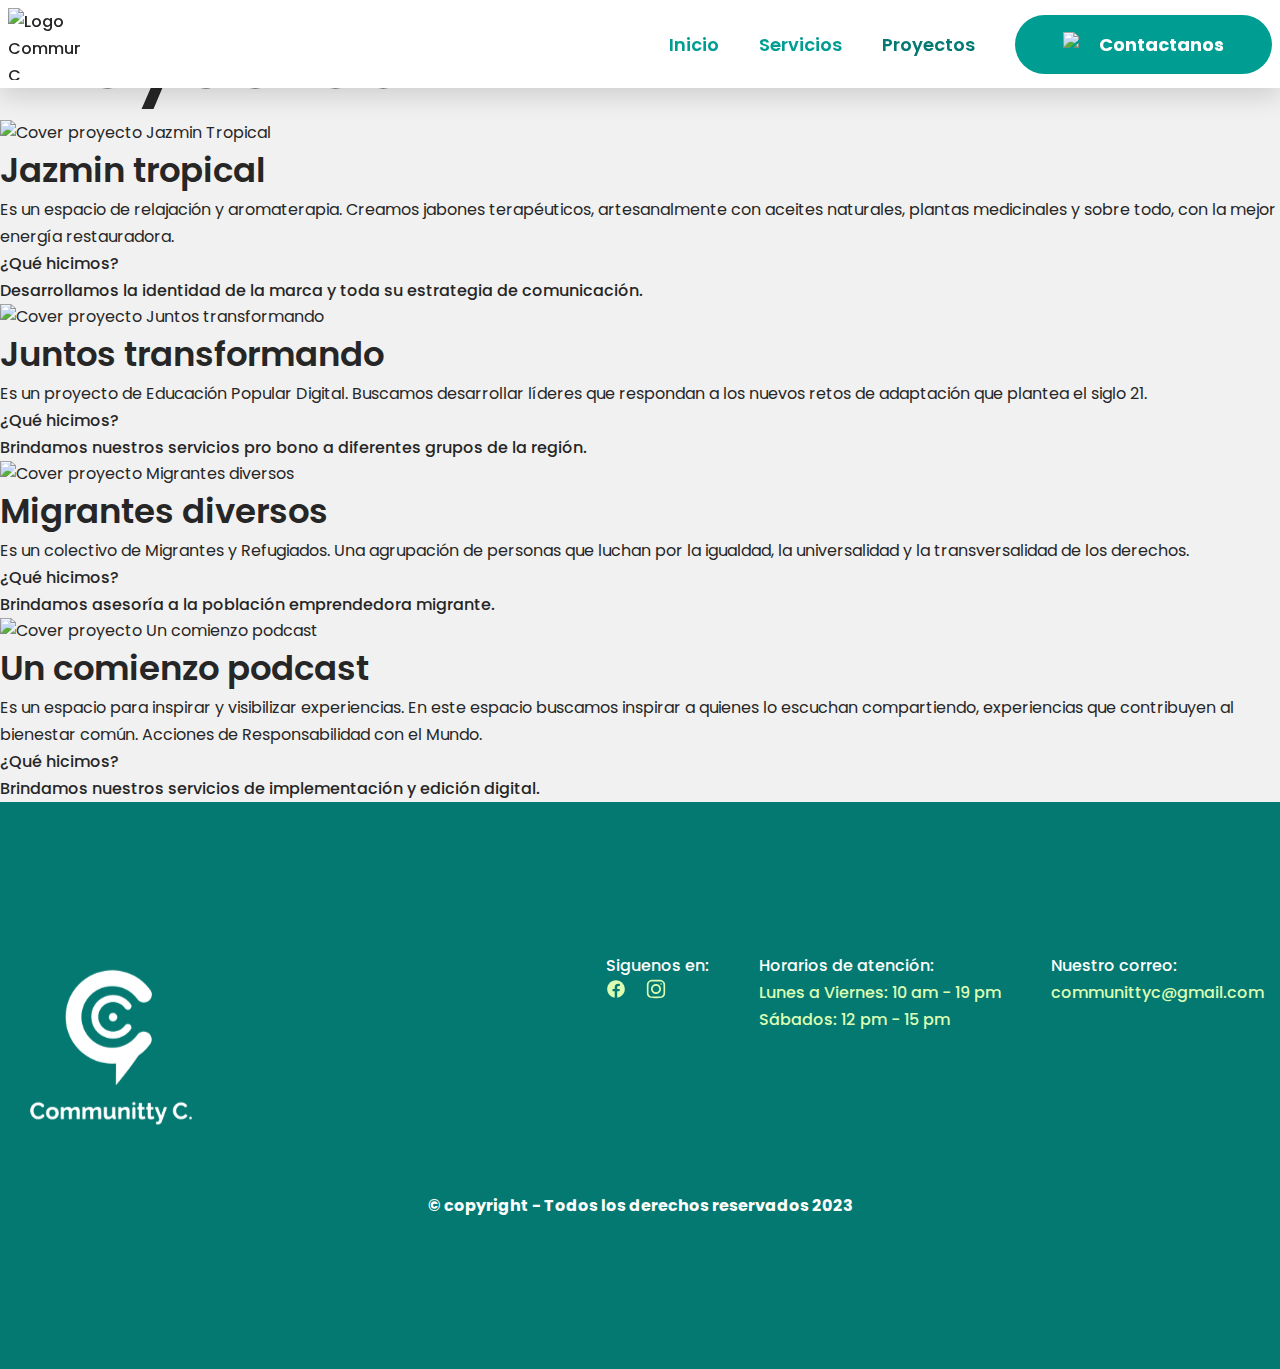
==== pages/proyectos.html @ b61cd3ce "Conflicts - Solved conflicts in home - Fix bug in navbar" ====
<!DOCTYPE html>
<html lang="es">

<head>
  <meta charset="UTF-8">
  <meta name="viewport" content="width=device-width, initial-scale=1.0">
  <meta name="description" content="Sitio web de Communitty C - Servicios de asesoría a emprendedores, a través de
  empoderamiento, adaptación, metodologías ágiles, habilidades
  emprendedoras, e implementación de ideas de negocio.">
  <meta name="application-name" content="Communitty C Sitio web">
  <meta name="author" content="Leonardo Esteban Gerbacio Romero | Georgina Barbieri">
  <title>Communitty C - Proyectos</title>
  <link rel="preconnect" href="https://fonts.googleapis.com">
  <link rel="preconnect" href="https://fonts.gstatic.com" crossorigin>
  <link href="https://fonts.googleapis.com/css2?family=Poppins:wght@300;400;500;600;700&display=swap" rel="stylesheet">
  <link rel="stylesheet" href="../style.css">
  <link rel="icon" href="/assets/icons/isologo-communitty-c.svg" sizes="100x100">
</head>
</head>

<body>
  <div class="navbar__backdrop hidden">
    <nav class="navbar__items-container">
      <ul class="navbar__items-container--content">
        <li class="navbar__items-container--item">
          <span class="navbar__items-container--item__head--text">
            Menú
          </span>
          <div class="navbar__items-container--item__head--container-icon">
            <img src="/assets/icons/close.svg" alt="Icono cruz menú" class="navbar__items-container--item__head--icon">
          </div>
        </li>
        <li class="navbar__items-container--item">
          <a href="https://communittyc.com">
            Inicio
          </a>
        </li>
        <li class="navbar__items-container--item">
          <a href="/pages/servicios.html">
            Servicios
          </a>
        </li>
        <li class="navbar__items-container--item navbar__item-select">
          <a href="/pages/proyectos.html">
            Proyectos
          </a>
        </li>
        <li class="navbar__items-container--item">
          <a href="https://wa.me/5493512096459?text=Hola Communitty C, tengo una consulta" target="_blank"
            rel="noopener noreferrer">
            Contactanos
          </a>
        </li>
      </ul>
    </nav>
  </div>
  <header class="header">
    <div class="navbar">
      <a href="https://communittyc.com" class="navbar__container-logo">
        <img src="/assets/icons/isologo-communitty-c.svg" alt="Isologo Communitty C" class="navbar__logo--mobile">
        <img src="/assets/icons/logo-community-c.svg" alt="Logo Communitty C" class="navbar__logo--desktop">
      </a>
      <div class="navbar__container-menu-burger">
        <img src="/assets/icons/menu-burger.svg" alt="Icono menú hamburguesa" class="navbar__menu-burger">
      </div>
      <nav class="navbar__items-container--desktop">
        <ul class="navbar__items-container--content--desktop">
          <li class="navbar__items-container--item--desktop">
            <a href="https://communittyc.com">
              Inicio
            </a>
          </li>
          <li class="navbar__items-container--item--desktop">
            <a href="/pages/servicios.html">
              Servicios
            </a>
          </li>
          <li class="navbar__items-container--item--desktop navbar__item-select">
            <a href="/pages/proyectos.html">
              Proyectos
            </a>
          </li>
          <li>
            <a href="https://wa.me/5493512096459?text=Hola Communitty C, tengo una consulta" target="_blank"
              rel="noopener noreferrer" class="button-primary">
              <img src="/assets/icons/whatsapp.svg" alt="Icono Whatsapp" class="button-primary__icon">
              Contactanos
            </a>
          </li>
        </ul>
      </nav>
    </div>
  </header>
  <main>
    <section class="section">
      <div class="projects__container">
        <h1 class="h1 projects__title">Proyectos</h1>
        <div class="projects__cards--container">
          <div class="projects__card">
            <img src="/assets/images/jazmin-tropical-proyecto.png" alt="Cover proyecto Jazmin Tropical"
              class="projects__card--image">
            <div class="projects__card-container-text">
              <span class="title">Jazmin tropical</span>
              <p class="text-body">
                Es un espacio de relajación y aromaterapia. Creamos jabones terapéuticos, artesanalmente con aceites
                naturales, plantas medicinales y sobre todo, con la mejor energía restauradora.
              </p>
              <span class="text-body-bold">
                ¿Qué hicimos?
              </span>
              <p class="text-body-bold text-green-dark">
                Desarrollamos la identidad de la marca y toda su estrategia de comunicación.
              </p>
            </div>
          </div>
          <div class="projects__card">
            <img src="/assets/images/juntos-transformando-proyecto.png" alt="Cover proyecto Juntos transformando"
              class="projects__card--image">
            <div class="projects__card-container-text">
              <span class="title">Juntos transformando</span>
              <p class="text-body">
                Es un proyecto de Educación Popular Digital. Buscamos desarrollar líderes que respondan a los nuevos
                retos de adaptación que plantea el siglo 21.
              </p>
              <span class="text-body-bold">
                ¿Qué hicimos?
              </span>
              <p class="text-body-bold text-green-dark">
                Brindamos nuestros servicios pro bono a diferentes grupos de la región.
              </p>
            </div>
          </div>
          <div class="projects__card">
            <img src="/assets/images/migrantes-diversos-proyecto.png" alt="Cover proyecto Migrantes diversos"
              class="projects__card--image">
            <div class="projects__card-container-text">
              <span class="title">Migrantes diversos</span>
              <p class="text-body">
                Es un colectivo de Migrantes y Refugiados. Una agrupación de personas que luchan por la igualdad, la
                universalidad y la transversalidad de los derechos.
              </p>
              <span class="text-body-bold">
                ¿Qué hicimos?
              </span>
              <p class="text-body-bold text-green-dark">
                Brindamos asesoría a la población emprendedora migrante.
              </p>
            </div>
          </div>
          <div class="projects__card">
            <img src="/assets/images/un-comienzo-podcast-proyecto.png" alt="Cover proyecto Un comienzo podcast"
              class="projects__card--image">
            <div class="projects__card-container-text">
              <span class="title">Un comienzo podcast</span>
              <p class="text-body">
                Es un espacio para inspirar y visibilizar experiencias. En este espacio buscamos inspirar a quienes lo
                escuchan compartiendo, experiencias que contribuyen al bienestar común. Acciones de Responsabilidad con
                el Mundo.
              </p>
              <span class="text-body-bold">
                ¿Qué hicimos?
              </span>
              <p class="text-body-bold text-green-dark">
                Brindamos nuestros servicios de implementación y edición digital.
              </p>
            </div>
          </div>
        </div>
      </div>
    </section>
  </main>
  <footer>
    <div class="footer-logo-medios-atencion">
      <img src="/assets/icons/logo-blanco-communitty-c.svg" alt="logo-community-c" />
      <div class="medios">
        <div class="footer-redes">
          <p>Siguenos en:</p>
          <div class="iconos">
            <a href="https://www.facebook.com/people/"><img class="redes" src="/assets/icons/facebook.svg"
                alt="facebook" /></a>
            <a href="https://www.instagram.com/teamcommunittyc/"><img class="redes"
                src="/assets/icons/instagram-svgrepo-com.svg" alt="Instagram" /></a>
          </div>
        </div>
        <div class="atencion">
          <p>Horarios de atención:</p>
          <p class="hora">Lunes a Viernes: 10 am - 19 pm</p>
          <p class="hora">Sábados: 12 pm - 15 pm</p>
        </div>
        <div class="atencion">
          <p>Nuestro correo:</p>
          <a href="mailto:communittyc@gmail.com" class="hora">communittyc@gmail.com</a>
        </div>
      </div>
    </div>
    <p class="copyright">© copyright - Todos los derechos reservados 2023</p>
  </footer>
</body>
<script src="../script.js"></script>

</html>
---- style.css ----
/* reset styles */
* {
  box-sizing: border-box;
  font-family: 'Poppins', sans-serif;
  margin: 0;
  padding: 0;
}

h1,
h2,
h3,
h4,
h5,
h6,
p,
span,
label,
input,
a,
button,
select,
textarea {
  font-size: 16px;
  font-weight: 500;
  line-height: 27px;
  margin: 0;
  color: #262626;
}

h1:focus,
h2:focus,
h3:focus,
h4:focus,
h5:focus,
h6:focus,
p:focus,
span:focus,
label:focus,
input:focus,
a:focus,
button:focus,
select:focus,
textarea:focus {
  outline: none;
}

select {
  appearance: none;
  -moz-appearance: none;
  -webkit-appearance: none;
}

table {
  border-collapse: collapse;
  table-layout: fixed;
}

input,
select,
textarea,
button {
  border: 0;
  border-radius: 0;
}

input::-webkit-outer-spin-button,
input::-webkit-inner-spin-button {
  -webkit-appearance: none;
  margin: 0;
}

button {
  cursor: pointer;
}

button::-moz-focus-inner {
  border: 0;
}

a {
  cursor: pointer;
  text-decoration: none;
}

a:focus,
a:active {
  text-decoration: none;
}

ul,
li {
  list-style-type: none;
  margin: 0;
  padding: 0;
}

::placeholder {
  color: #999;
  opacity: 1;
}

b,
strong {
  font-weight: bolder;
}

:root {
  --brand-green-soft: #DCFFB4;
  --brand-green: #009D92;
  --brand-green-dark: #037971;
  --brand-black: #262626;
  --white: #FFFFFF;
  --brand-grey: #BDBDBD;
  --brand-gray-soft: #F1F1F1;
  --brand-black-opacity: rgba(0, 0, 0, 0.15);
}

body {
  background: var(--brand-gray-soft);
  color: var(--brand-black);
}

/* Style components */

.button-primary {
  border-radius: 200px;
  background: var(--brand-green);
  color: var(--white);
  padding: 16px 20px;
  gap: 12px;
  width: fit-content;
  font-size: 16px;
  font-weight: 700;
  line-height: 1.5;
  display: flex;
  align-items: center;
}

.button-primary__icon {
  height: 24px;
  width: 24px;
}

.h1 {
  font-size: 50px;
  line-height: 1.5;
  font-weight: 600;
}

.title {
  font-size: 24px;
  line-height: 30px;
  font-weight: 600;
}

.subtitle {
  font-size: 16px;
  line-height: 1.5;
  font-weight: 600;
}

.text-body {
  font-size: 16px;
  font-weight: 400;
}

.chip-light,
.chip-dark {
  display: flex;
  align-items: center;
  text-align: center;
  justify-content: center;
  padding: 4px;
  border-radius: 8px;
  background: var(--brand-green-soft);
  font-size: 12px;
  font-weight: 600;
  color: var(--brand-green-dark);
  width: fit-content;
}

.chip-dark {
  background: var(--brand-green);
  color: var(--white);
}

@media screen and (min-width: 768px) {
  .button-primary {
    font-size: 18px;
    font-weight: 700;
    line-height: 27px;
    transition: cubic-bezier(.4, 0, .2, 1) .3s;
    padding: 16px 48px;
  }

  .button-primary:hover {
    background: var(--brand-green-dark);
  }

  .h1 {
    font-size: 80px;
  }

  .title {
    font-size: 34px;
    line-height: 51px;
  }

  .subtitle {
    font-size: 18px;
    font-weight: 700;
  }

  .chip-light,
  .chip-dark {
    padding: 8px;
    font-size: 16px;
  }
}

/* Navbar */

.show {
  display: flex;
}

.hidden {
  display: none;
}

.header {
  background: var(--white);
  display: flex;
  align-items: center;
  justify-content: center;
  flex-direction: column;
  width: 100%;
  box-shadow: 0px 8px 25px 0px var(--brand-black-opacity);
  position: fixed;
}

.navbar {
  display: flex;
  align-items: center;
  justify-content: space-between;
  width: 100%;
  max-width: 1440px;
  padding: 8px;
}

.navbar__container-logo,
.navbar__container-menu-burger {
  display: flex;
  align-items: center;
  justify-content: center;
  height: 30px;
  width: 30px;
}

.navbar__logo--desktop {
  display: none;
}

.navbar__logo--mobile,
.navbar__menu-burger,
.navbar__items-container--item__head--icon {
  height: 100%;
  width: 100%;
}

.navbar__backdrop {
  position: fixed;
  flex-direction: column;
  height: 100vh;
  width: 100%;
  overflow: hidden;
  z-index: 20;
  background: var(--brand-black-opacity);
  padding-top: 46px;
}

.navbar__items-container {
  background: var(--white);
  display: flex;
  flex-direction: column;
  width: 100%;
  padding: 16px 0;
  border-radius: 0 0 12px 12px;
}

.navbar__items-container--content {
  display: flex;
  flex-direction: column;
  width: 100%;
  padding: 8px;
}

.navbar__items-container--item {
  width: 100%;
  display: flex;
  align-items: center;
  padding: 8px;
}

.navbar__items-container--item:nth-child(1) {
  justify-content: space-between;
  margin-bottom: 8px;
}

.navbar__items-container--item__head--text {
  font-size: 14px;
  line-height: 21px;
  font-weight: 600;
  color: var(--brand-green);
}

.navbar__items-container--item__head--container-icon {
  height: 21px;
  width: 21px;
  display: flex;
  align-items: center;
  justify-content: center;
}

.navbar__items-container--item a {
  font-size: 12px;
  line-height: 18px;
  font-weight: 600;
  color: var(--brand-green);
}

.navbar__items-container--desktop {
  display: none;
}

.navbar__item-select a {
  color: var(--brand-green-dark) !important;
}

@media screen and (min-width: 768px) {
  .navbar__backdrop {
    display: none;
  }

  .navbar__container-logo {
    height: 72px;
    width: 72px;
  }

  .navbar__logo--mobile {
    display: none;
  }

  .navbar__logo--desktop {
    display: flex;
    height: 100%;
    width: 100%;
  }

  .navbar__container-menu-burger {
    display: none;
  }

  .navbar__items-container--desktop,
  .navbar__items-container--content--desktop {
    display: flex;
    align-items: center;
  }

  .navbar__items-container--content--desktop {
    gap: 40px;
  }

  .navbar__items-container--item--desktop a {
    font-size: 18px;
    line-height: 27px;
    font-weight: 600;
    color: var(--brand-green);
    transition: cubic-bezier(.4, 0, .2, 1) .3s;
  }

  .navbar__items-container--item--desktop a:hover {
    color: var(--brand-green-dark);
  }
}

/* Hero */
.hero {
  display: flex;
  align-items: center;
  flex-direction: column;
  width: 100%;
}

.hero__container {
  display: flex;
  flex-direction: column;
  align-items: center;
  max-width: 1440px;
  width: 100%;
  padding: 78px 16px 32px 16px;
  gap: 12px;
}

.hero__container-text {
  display: flex;
  flex-direction: column;
  align-items: center;
  text-align: center;
  gap: 12px;
  max-width: 600px;
}

.hero__container-text--span {
  color: var(--brand-green);
}

.hero__container-image {
  display: flex;
  width: 100%;
  max-width: 600px;
  border-radius: 12px;
  overflow: hidden;
}

.hero__image {
  width: 100%;
  height: 100%;
}

@media screen and (min-width: 768px) {
  .hero__container {
    flex-direction: row;
    justify-content: space-between;
    padding: 200px 8px;
  }

  .hero__container-text {
    align-items: flex-start;
    text-align: left;
    gap: 24px;
  }
}

/* Our team */

.our-team {
  display: flex;
  align-items: center;
  flex-direction: column;
  width: 100%;
}

.our-team__container {
  display: flex;
  flex-direction: column;
  max-width: 1440px;
  width: 100%;
  padding: 32px 16px;
  gap: 12px;
}

.our-team__collaborators--container {
  display: flex;
  gap: 12px;
  align-items: center;
  justify-content: space-between;
  padding: 8px;
  overflow-x: scroll;
}

.our-team__collaborators--card {
  display: flex;
  flex-direction: column;
  border-radius: 8px;
  overflow: hidden;
  background: var(--white);
  height: 174px;
  width: 120px;
  flex-shrink: 0;
  justify-content: end;
  padding-top: 12px;
}

.our-team__collaborators--image {
  width: 100%;
  height: 100%;
  max-width: 240px;
  max-height: 240px;
}

.our-team__collaborators__container-text {
  background: var(--white);
  border-radius: 8px 8px 0 0;
  box-shadow: 0px 8px 25px 0px rgba(0, 0, 0, 0.15);
  padding: 8px 6px;
  display: flex;
  flex-direction: column;
  gap: 0;
  width: 100%;
  height: 100px;
}

.our-team__collaborators__container-text--name,
.our-team__collaborators__container-text--role {
  color: var(--brand-black);
  font-size: 12px;
  line-height: 18px;
  text-align: center;
}

.our-team__collaborators__container-text--role {
  color: var(--brand-grey);
}

@media screen and (min-width: 768px) {
  .our-team__container {
    gap: 24px;
    padding: 80px 8px;
  }

  .our-team__collaborators--card {
    height: 348px;
    width: 240px;
    align-items: center;
  }

  .our-team__collaborators__container-text--name,
  .our-team__collaborators__container-text--role {
    font-size: 18px;
    line-height: 27px;
  }
}

@media screen and (min-width: 1024px) {
  .our-team__collaborators--container {
    gap: 24px;
    overflow: hidden;
  }

  .our-team__collaborators--card {
    height: 360px;
    width: 300px;
  }
}

/* Our values */

.our-values {
  display: flex;
  align-items: center;
  flex-direction: column;
  width: 100%;
  background: var(--white);
}

.our-values__container {
  display: flex;
  flex-direction: column;
  max-width: 1440px;
  width: 100%;
  padding: 32px 16px;
  gap: 12px;
}

.our-values__stack {
  display: flex;
  flex-wrap: wrap;
  justify-content: space-between;
  width: 100%;
  gap: 16px 8px;
}

.our-values__stack__card {
  display: flex;
  flex-direction: column;
  gap: 4px;
  max-width: 140px;
}

.our-values__stack__card--image {
  height: 24px;
  width: 24px;
  margin-bottom: 9px;
}

.our-values__stack__card--title {
  color: var(--brand-green);
  font-size: 12px;
  line-height: 18px;
}

.our-values__stack__card--description {
  font-size: 8px;
  line-height: 12px;
  font-weight: 600;
}

@media screen and (min-width: 768px) {
  .our-values__container {
    gap: 24px;
    padding: 80px 8px;
  }

  .our-values__stack__card {
    max-width: 200px;
  }

  .our-values__stack__card--image {
    height: 42px;
    width: 42px;
  }

  .our-values__stack__card--title {
    font-size: 16px;
    line-height: 1.5;
    font-weight: 600;
  }

  .our-values__stack__card--description {
    font-size: 16px;
    line-height: 24px;
    font-weight: 400;
  }
}

/*Our services*/

.our-services {
  display: flex;
  align-items: center;
  flex-direction: column;
  width: 100%;
}

.our-services__container {
  display: flex;
  flex-direction: column;
  max-width: 1440px;
  width: 100%;
  padding: 32px 16px;
  gap: 12px;
}

.our-services__card-container {
  display: flex;
  flex-direction: column;
  align-items: center;
  width: 100%;
  gap: 32px;
}

.our-services__card {
  display: flex;
  flex-direction: column;
  border-radius: 12px;
  overflow: hidden;
  max-width: 400px;
  background: var(--white);
  padding: 24px 12px;
  justify-content: space-between;
  gap: 12px;
}

.img-services {
  max-width: 420px;
  width: 100%;
  border-radius: 12px;
  align-self: center;
  display: flex;
}

.our-services__button {
  align-self: center;
}

@media screen and (min-width: 768px) {
  .our-services__container {
    gap: 24px;
    padding: 80px 8px;
  }

  .our-services__card-container {
    flex-direction: row;
    align-items: stretch;
    justify-content: space-between;
  }

  .our-services__card {
    justify-content: space-between;
    gap: 24px;
    max-width: 480px;
  }

  .img-services {
    max-width: 100%;
  }
}

/*They chose us*/
.they-chose-us {
  display: flex;
  align-items: center;
  flex-direction: column;
  width: 100%;
}

.they-chose-us__container {
  display: flex;
  flex-direction: column;
  padding: 24px;
  gap: 12px;
  max-width: 1440px;
  width: 100%;
}

.empresas {
  display: flex;
  flex-wrap: wrap;
  width: 100%;
  gap: 24px;
  align-items: center;
  justify-content: center;
}

.they-chose-us img {
  object-fit: contain;
  width: 200px;
  height: 200px;
  display: flex;
  border-radius: 12px;
  overflow: hidden;
}

@media screen and (min-width: 768px) {
  .they-chose-us__container {
    gap: 24px;
    padding: 80px 8px;
  }

  .empresas {
  justify-content: space-between;
  }
}

/*Our costumers say*/
.our-costumers-say {
  display: flex;
  align-items: center;
  flex-direction: column;
  width: 100%;
  background: var(--white);
}

.our-costumers-say__container {
    display: flex;
    flex-direction: column;
    max-width: 1440px;
    width: 100%;
    padding: 32px 16px;
    gap: 12px;
  }

.our-costumers-say__card-container {
  display: flex;
  flex-direction: column;
  align-items: center;
  gap: 56px;
  width: 100%;
}

.our-costumers-say__card {
  display: flex;
  flex-direction: column;
  justify-content: center;
  gap: 12px;
  max-width: 300px;
}

.our-costumers-say__name {
  font-weight: 600;
}

@media screen and (min-width: 768px) {
  .our-costumers-say__container {
    gap: 24px;
    padding: 80px 8px;
  }

  .our-costumers-say__card-container {
    flex-wrap: wrap;
    flex-direction: row;
    justify-content: center;
    align-items: flex-start;
  }
}

/*Footer*/
footer {
  display: flex;
  flex-direction: column;
  width: 100%;
  height: 100%;
  background-color: #037971;
  justify-content: space-around;
  align-items: center;
  padding: 100px 0;
}

.footer-logo-medios-atencion {
  display: flex;
  flex-direction: row;
  justify-content: space-between;
  margin: 50px 0;
  padding: 0 16px;
  width: 100%;
  max-width: 1440px;
}

footer img {
  width: 190px;
  height: 190px;
}

footer p {
  color: #FFFFFF;
}

.copyright {
  color: #FFFFFF;
  font-weight: 700;
  margin-bottom: 50px;
}

.medios {
  gap: 50px;
  display: flex;
  justify-content: center;
}

.footer-redes {
  display: flex;
  flex-direction: column;
}

.iconos {
  display: flex;
  flex-direction: row;
}

.redes {
  width: 20px;
  height: 20px;
  margin-right: 20px;
}

.hora {
  color: #DCFFB4;
}

@media screen and (max-width: 768px) {
  footer {
    display: flex;
    flex-direction: column;
    justify-content: center;
    align-items: center;
    text-align: center;
    padding: 60px 16px;
  }

  footer p {
    margin-bottom: 50px;
  }

  footer img {
    justify-content: center;
    align-items: center;
    margin-top: 10px;
  }

  .footer-logo-medios-atencion {
    display: flex;
    flex-direction: column;
    justify-content: center;
    margin: 10px;
    padding: 0 8px;
    gap: 0px;
    align-items: center;
  }

  .medios {
    display: flex;
    flex-direction: column;
    margin: 10px;
    text-align: center;
  }

  .redes {
    margin-top: 0px;
    text-align: center;
  }

  .iconos {
    align-items: center;
    justify-content: center;
    margin-right: 0px;
    margin-left: 10px;

  }

  .atencion {
    align-items: center;
    justify-content: space-between;
    justify-items: center;
    text-align: center;
  }

  .hora {
    align-items: center;
  }
}

/* Services page */

.services_consulting__section,
.services_implementation__section {
  display: flex;
  align-items: center;
  flex-direction: column;
  width: 100%;
  background: var(--white);
}


.services_implementation__section {
  background: var(--brand-gray-soft);
}

.services-consulting__container,
.services-implementation__container {
  display: flex;
  flex-direction: column;
  align-items: center;
  max-width: 1440px;
  width: 100%;
  padding: 78px 16px 32px 16px;
  gap: 56px;
}

.services-implementation__container {
  padding: 32px 16px;
}

.services__title {
  color: var(--brand-green);
}

.services__consulting--container,
.services__consulting--hero,
.services__consulting-one--container,
.services__consulting-two--container,
.services-implementation__container--hero,
.services-implementation-one__container,
.services-implementation-two__container,
.services-implementation-three__container,
.services-implementation-four__container,
.services__block,
.services__section-one,
.services__section-two,
.services__section-three,
.services__section-four,
.services__section-five {
  display: flex;
  flex-direction: column;
  width: 100%;
}

.services__block {
  gap: 12px;
}

.services__consulting--container,
.services__section-one,
.services__section-two,
.services__section-three,
.services__section-four,
.services__section-five {
  gap: 56px;
}

.services__consulting--hero,
.services-implementation__container--hero,
.services__consulting-one--container,
.services__consulting-two--container,
.services-implementation-one__container,
.services-implementation-two__container,
.services-implementation-three__container,
.services-implementation-four__container {
  gap: 24px;
}

.services__consulting--hero--image,
.services-implementation__image,
.services__consulting__image--two,
.services__implementation__image--two {
  max-width: 420px;
  width: 100%;
  border-radius: 12px;
  align-self: center;
  display: flex;
}

.services__consulting__image--two,
.services__implementation__image--two {
  display: none;
}

.services__consulting-one--container-chips,
.services__consulting-two--container-chips {
  display: flex;
  width: 100%;
  gap: 16px;
  align-items: center;
  justify-content: space-between;
}

.services__container-button {
  display: flex;
  width: 100%;
  justify-content: center;
}

@media screen and (min-width: 768px) {

  .services__consulting__image--two,
  .services__implementation__image--two {
    max-width: 468px;
  }

  .services__consulting--hero--image,
  .services-implementation__image {
    max-width: 580px;
  }
}

@media screen and (min-width: 1024px) {

  .services-consulting__container {
    padding: 148px 16px 32px 16px;
  }

  .services__consulting--hero--image,
  .services-implementation__image {
    align-self: flex-start;
    max-width: 100%;
  }

  .services__section-one,
  .services__section-two,
  .services__section-three,
  .services__section-four,
  .services__section-five {
    display: grid;
    grid-template-columns: repeat(2, 1fr);
    gap: 80px;
  }

  .services__section-three {
    align-items: end;
  }

  .services__section-five {
    align-items: center;
  }

  .services__consulting__image--two,
  .services__implementation__image--two {
    max-width: 100%;
    display: flex;
  }
}
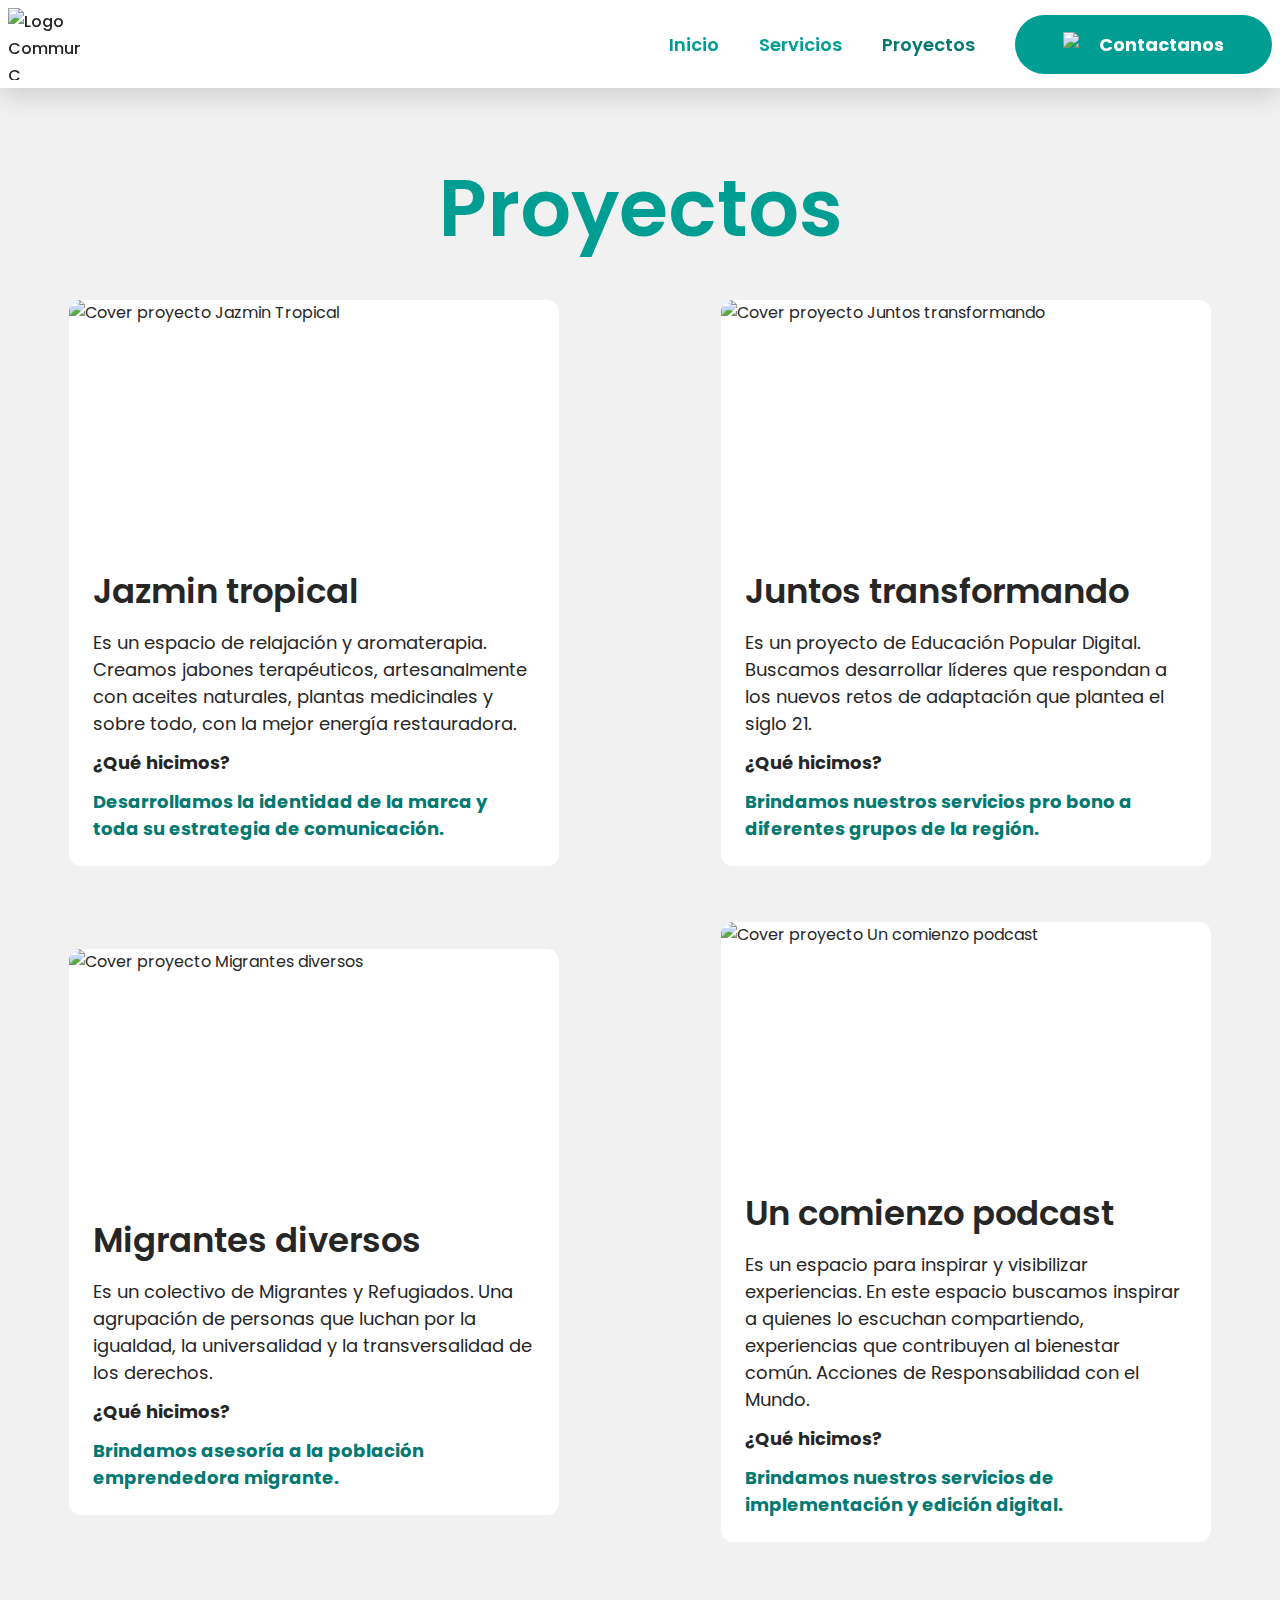
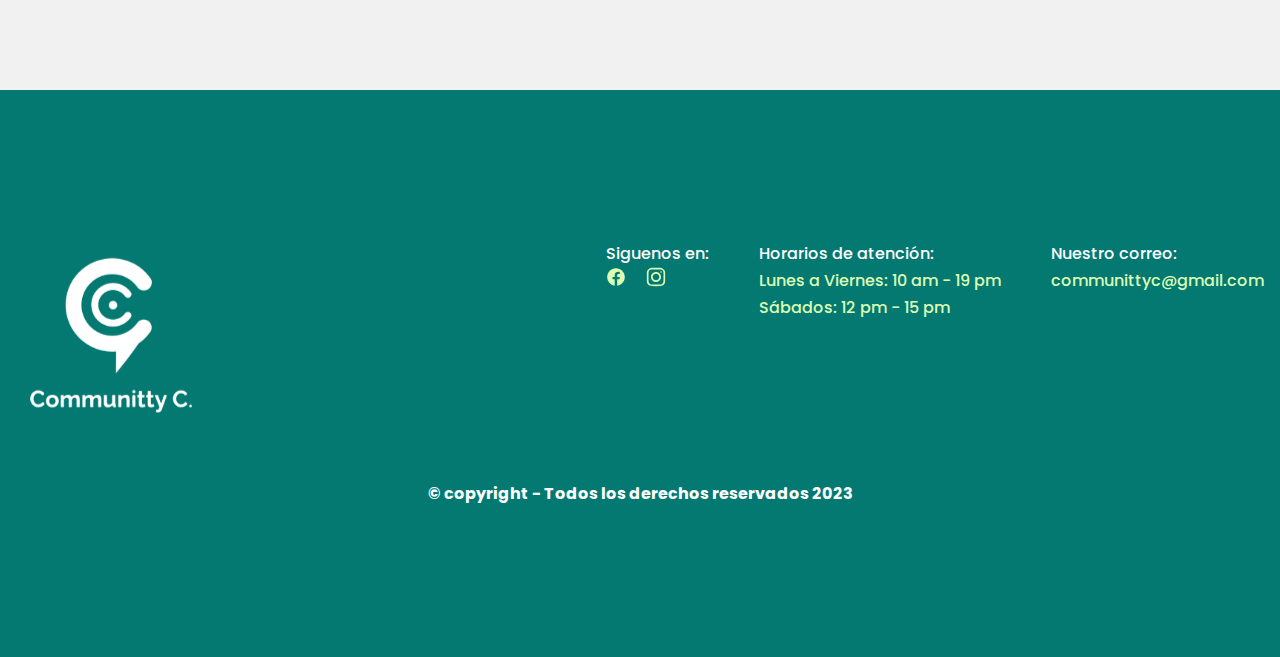
==== commit f20b27a4: "Refactor content - Add two client references - Changed url to facebook - Modified styles in client c" ====
--- a/pages/proyectos.html
+++ b/pages/proyectos.html
@@ -9,6 +9,17 @@
   emprendedoras, e implementación de ideas de negocio.">
   <meta name="application-name" content="Communitty C Sitio web">
   <meta name="author" content="Leonardo Esteban Gerbacio Romero | Georgina Barbieri">
+  <meta name="keywords"
+    content="Emprendimientos, Consultorias, implementación de tecnologias, Herramientas del siglo 21, Asesorias, Communitty C, Formacion, Acompañamiento">
+  <meta name="creator" content="Leonardo Esteban Gerbacio Romero | Georgina Barbieri">
+  <meta name="category" content="Asesoria a emprendedores">
+  <meta property="og:title" content="Communitty C">
+  <meta property="og:description" content="Sitio web de Communitty C - Servicios de asesoría a emprendedores, a través de
+  empoderamiento, adaptación, metodologías ágiles, habilidades
+  emprendedoras, e implementación de ideas de negocio.">
+  <meta property="og:url" content="https://communittyc.com/">
+  <meta property="og:site_name" content="Communitty C">
+  <meta property="og:image" content="https://communittyc.com/assets/images/communittyc-cover.png">
   <title>Communitty C - Proyectos</title>
   <link rel="preconnect" href="https://fonts.googleapis.com">
   <link rel="preconnect" href="https://fonts.gstatic.com" crossorigin>
@@ -176,10 +187,13 @@
         <div class="footer-redes">
           <p>Siguenos en:</p>
           <div class="iconos">
-            <a href="https://www.facebook.com/people/"><img class="redes" src="/assets/icons/facebook.svg"
-                alt="facebook" /></a>
-            <a href="https://www.instagram.com/teamcommunittyc/"><img class="redes"
-                src="/assets/icons/instagram-svgrepo-com.svg" alt="Instagram" /></a>
+            <a href="https://www.facebook.com/profile.php?id=61551033411515" target="_blank"
+              title="Communitty C en Facebook">
+              <img class="redes" src="/assets/icons/facebook.svg" alt="facebook" />
+            </a>
+            <a href="https://www.instagram.com/teamcommunittyc/" target="_blank" title="Communitty C en Instagram">
+              <img class="redes" src="/assets/icons/instagram-svgrepo-com.svg" alt="Instagram" />
+            </a>
           </div>
         </div>
         <div class="atencion">
--- a/style.css
+++ b/style.css
@@ -164,6 +164,11 @@
   font-weight: 400;
 }
 
+.text-body-bold {
+  font-size: 16px;
+  font-weight: 700;
+}
+
 .chip-light,
 .chip-dark {
   display: flex;
@@ -184,6 +189,13 @@
   color: var(--white);
 }
 
+.section {
+  display: flex;
+  align-items: center;
+  flex-direction: column;
+  width: 100%;
+}
+
 @media screen and (min-width: 768px) {
   .button-primary {
     font-size: 18px;
@@ -211,6 +223,11 @@
     font-weight: 700;
   }
 
+  .text-body,
+  .text-body-bold {
+    font-size: 18px;
+  }
+
   .chip-light,
   .chip-dark {
     padding: 8px;
@@ -385,13 +402,6 @@
 }
 
 /* Hero */
-.hero {
-  display: flex;
-  align-items: center;
-  flex-direction: column;
-  width: 100%;
-}
-
 .hero__container {
   display: flex;
   flex-direction: column;
@@ -443,14 +453,6 @@
 }
 
 /* Our team */
-
-.our-team {
-  display: flex;
-  align-items: center;
-  flex-direction: column;
-  width: 100%;
-}
-
 .our-team__container {
   display: flex;
   flex-direction: column;
@@ -547,10 +549,6 @@
 /* Our values */
 
 .our-values {
-  display: flex;
-  align-items: center;
-  flex-direction: column;
-  width: 100%;
   background: var(--white);
 }
 
@@ -625,14 +623,6 @@
 }
 
 /*Our services*/
-
-.our-services {
-  display: flex;
-  align-items: center;
-  flex-direction: column;
-  width: 100%;
-}
-
 .our-services__container {
   display: flex;
   flex-direction: column;
@@ -739,27 +729,23 @@
   }
 
   .empresas {
-  justify-content: space-between;
+    justify-content: space-between;
   }
 }
 
 /*Our costumers say*/
 .our-costumers-say {
-  display: flex;
-  align-items: center;
-  flex-direction: column;
-  width: 100%;
   background: var(--white);
 }
 
 .our-costumers-say__container {
-    display: flex;
-    flex-direction: column;
-    max-width: 1440px;
-    width: 100%;
-    padding: 32px 16px;
-    gap: 12px;
-  }
+  display: flex;
+  flex-direction: column;
+  max-width: 1440px;
+  width: 100%;
+  padding: 32px 16px;
+  gap: 12px;
+}
 
 .our-costumers-say__card-container {
   display: flex;
@@ -772,9 +758,8 @@
 .our-costumers-say__card {
   display: flex;
   flex-direction: column;
-  justify-content: center;
-  gap: 12px;
-  max-width: 300px;
+  gap: 4px;
+  max-width: 240px;
 }
 
 .our-costumers-say__name {
@@ -1079,3 +1064,69 @@
     display: flex;
   }
 }
+
+/* Projects page */
+.projects__container {
+  display: flex;
+  flex-direction: column;
+  align-items: center;
+  max-width: 1440px;
+  width: 100%;
+  padding: 78px 16px 32px 16px;
+  gap: 32px;
+}
+
+.projects__title {
+  color: var(--brand-green);
+}
+
+.projects__cards--container {
+  display: grid;
+  grid-template-columns: repeat(1, 1fr);
+  place-items: center;
+  gap: 56px;
+  width: 100%;
+}
+
+.projects__card {
+  background: var(--white);
+  border-radius: 12px;
+  overflow: hidden;
+  display: flex;
+  flex-direction: column;
+  gap: 24px;
+  width: 100%;
+  max-width: 490px;
+}
+
+.projects__card-container-text {
+  display: flex;
+  flex-direction: column;
+  width: 100%;
+  gap: 12px;
+  padding: 12px;
+}
+
+.projects__card--image {
+  width: 100%;
+  height: 218px;
+  object-fit: cover;
+}
+
+.text-green-dark {
+  color: var(--brand-green-dark);
+}
+
+@media screen and (min-width: 768px) {
+  .projects__container {
+    padding: 148px 16px;
+  }
+
+  .projects__cards--container {
+    grid-template-columns: repeat(2, 1fr);
+  }
+
+  .projects__card-container-text {
+    padding: 24px;
+  }
+}
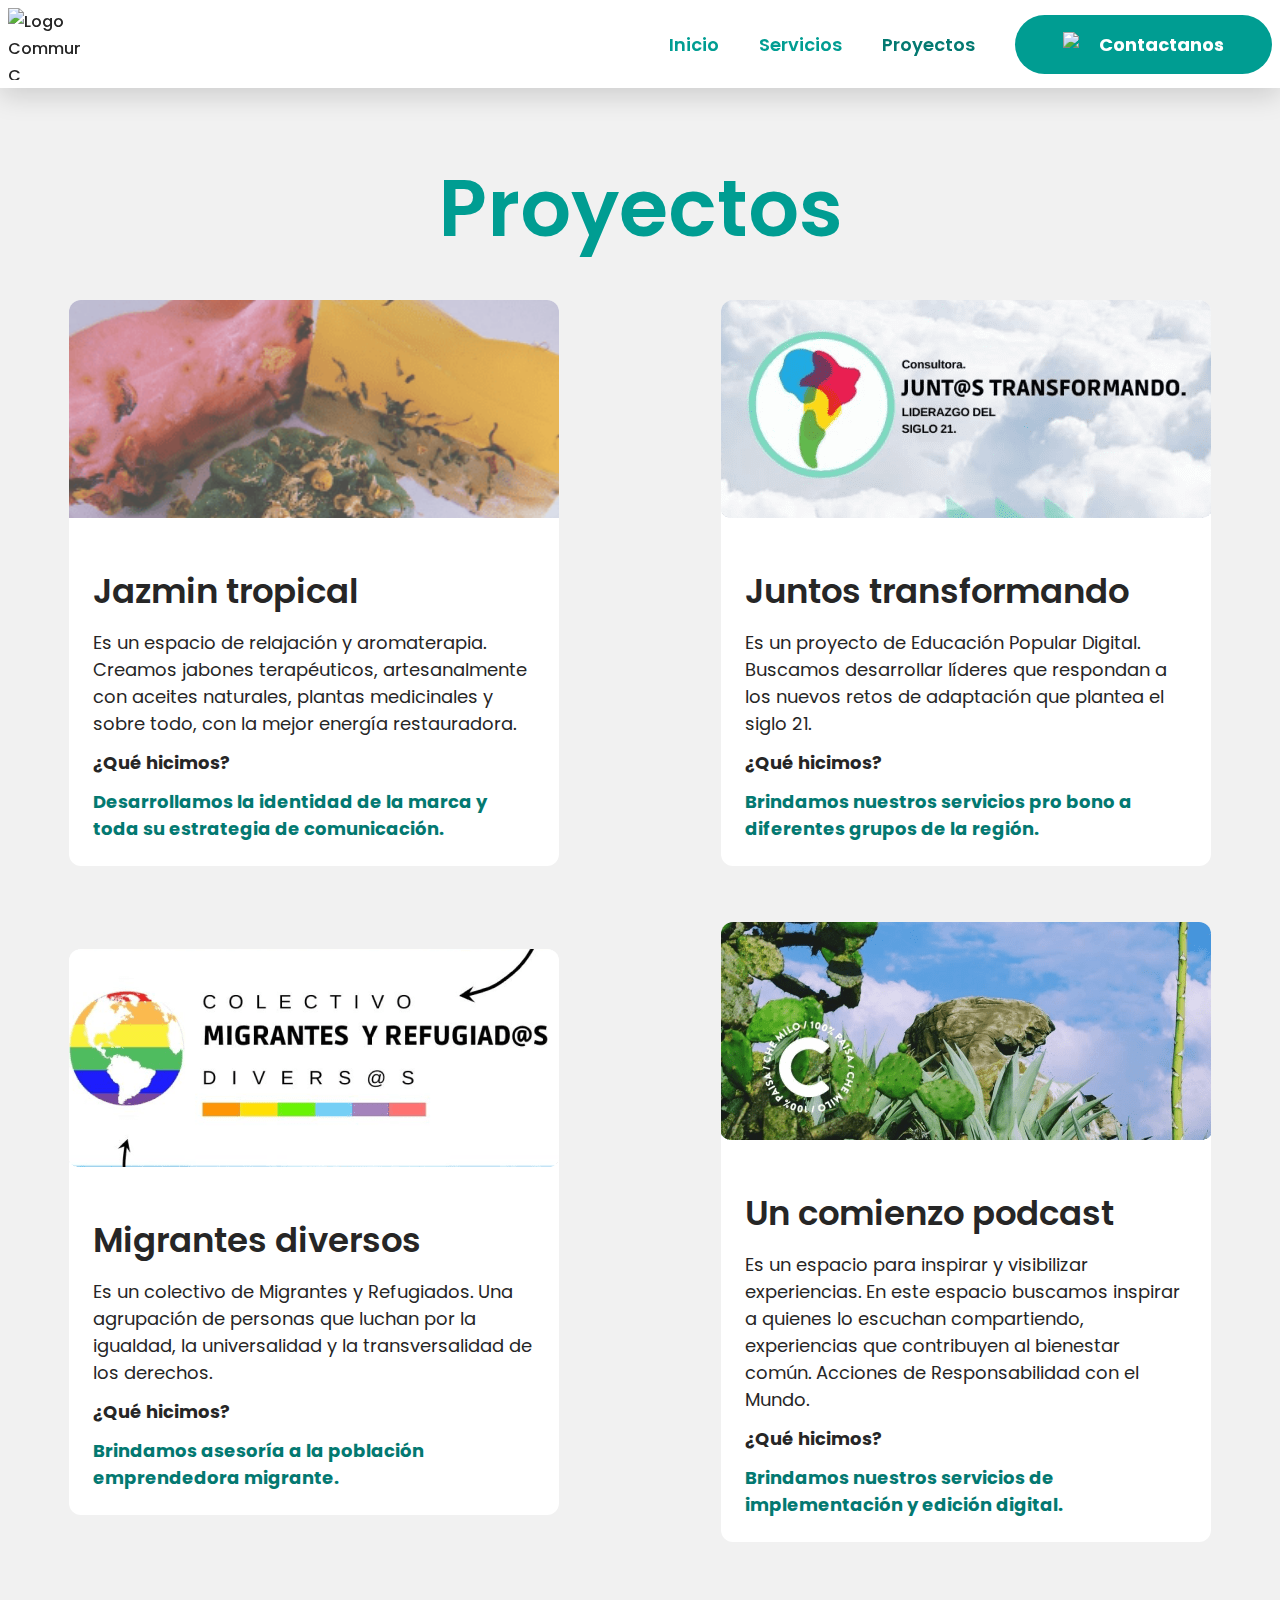
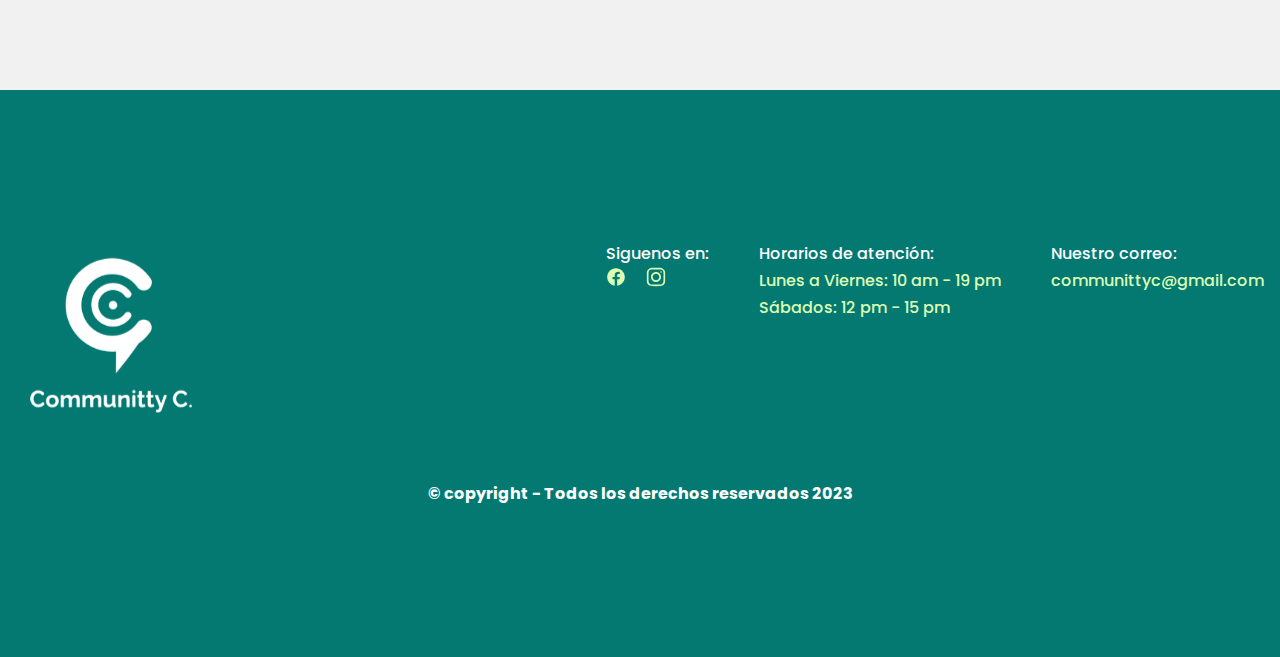
==== commit acf5482b: "Performance - Changed and optimized images weights and import to Poppins font" ====
--- a/pages/proyectos.html
+++ b/pages/proyectos.html
@@ -21,9 +21,6 @@
   <meta property="og:site_name" content="Communitty C">
   <meta property="og:image" content="https://communittyc.com/assets/images/communittyc-cover.png">
   <title>Communitty C - Proyectos</title>
-  <link rel="preconnect" href="https://fonts.googleapis.com">
-  <link rel="preconnect" href="https://fonts.gstatic.com" crossorigin>
-  <link href="https://fonts.googleapis.com/css2?family=Poppins:wght@300;400;500;600;700&display=swap" rel="stylesheet">
   <link rel="stylesheet" href="../style.css">
   <link rel="icon" href="/assets/icons/isologo-communitty-c.svg" sizes="100x100">
 </head>
--- a/style.css
+++ b/style.css
@@ -1,4 +1,6 @@
 /* reset styles */
+@import url('https://fonts.googleapis.com/css2?family=Poppins:wght@100;200;300;400;500;600;700;800;900&display=swap');
+
 * {
   box-sizing: border-box;
   font-family: 'Poppins', sans-serif;
@@ -20,6 +22,7 @@
 button,
 select,
 textarea {
+  font-display: swap;
   font-size: 16px;
   font-weight: 500;
   line-height: 27px;
@@ -658,6 +661,7 @@
   border-radius: 12px;
   align-self: center;
   display: flex;
+  object-fit: cover;
 }
 
 .our-services__button {
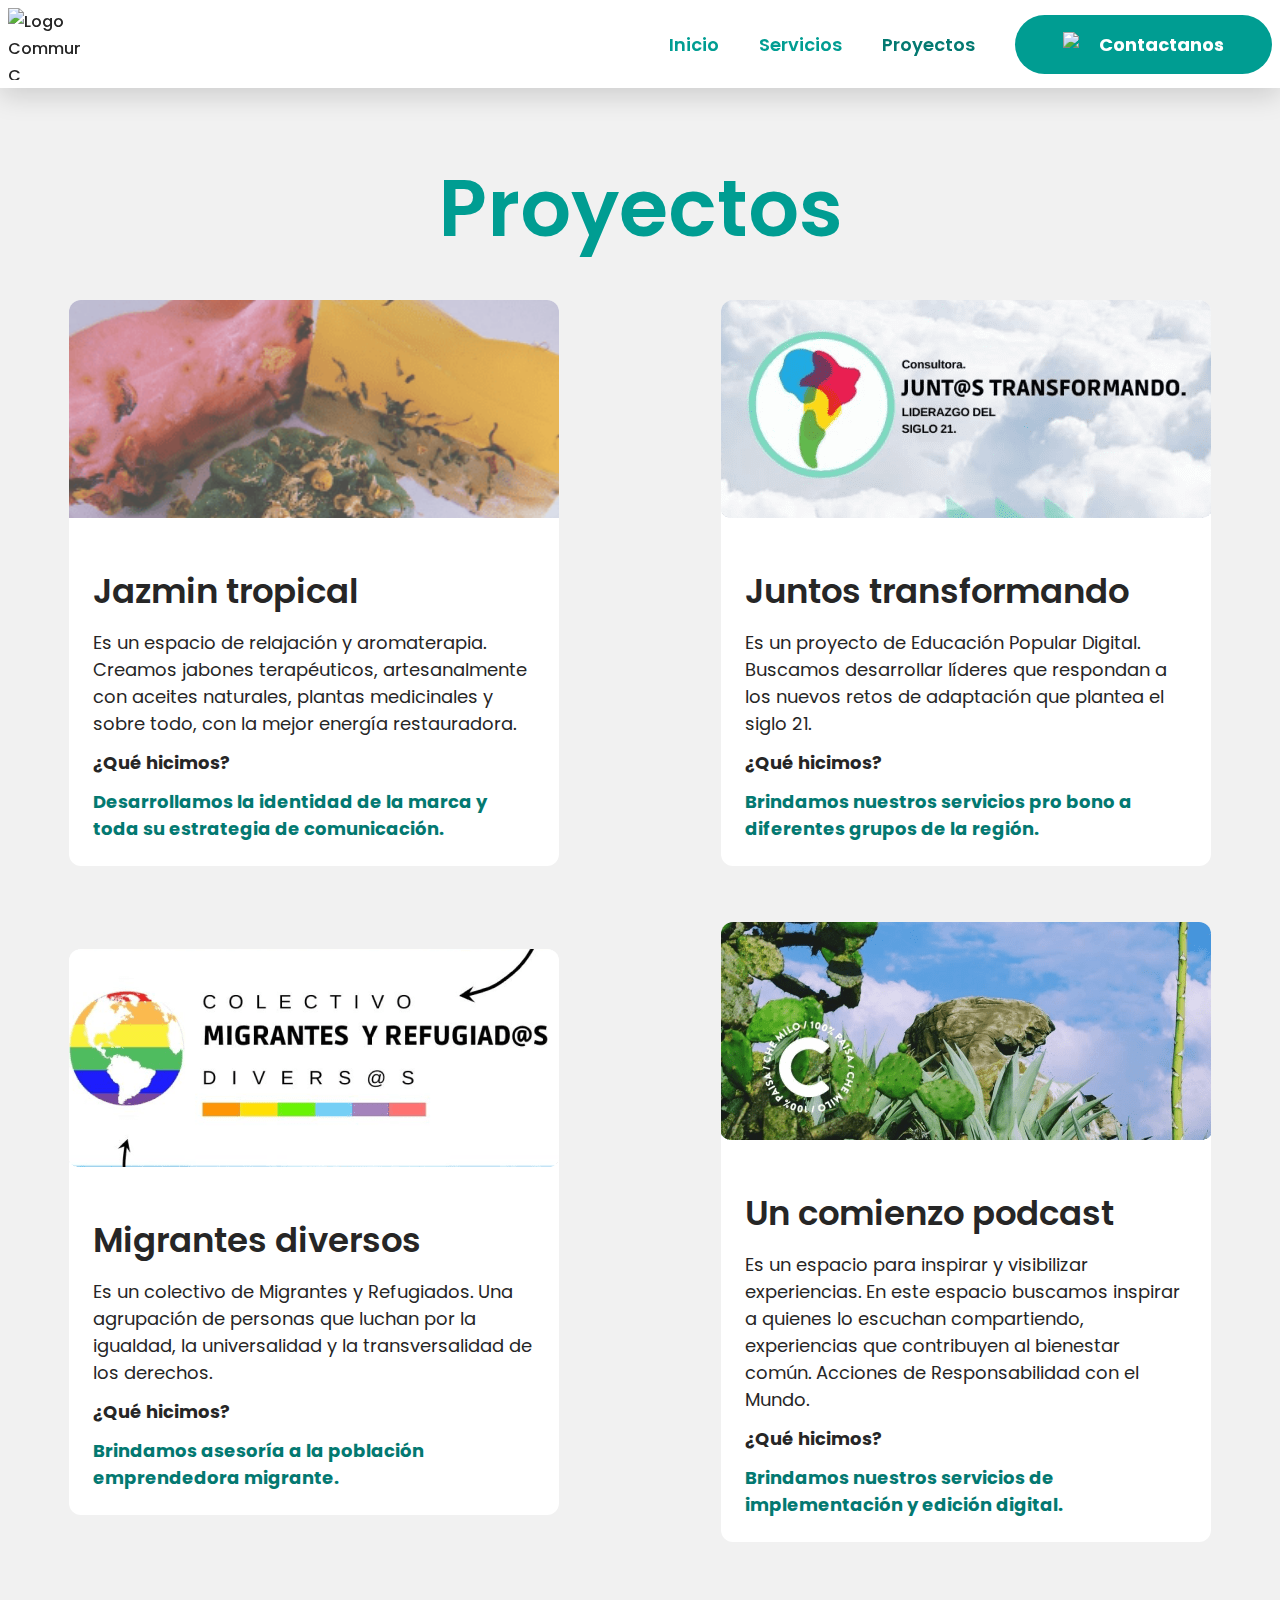
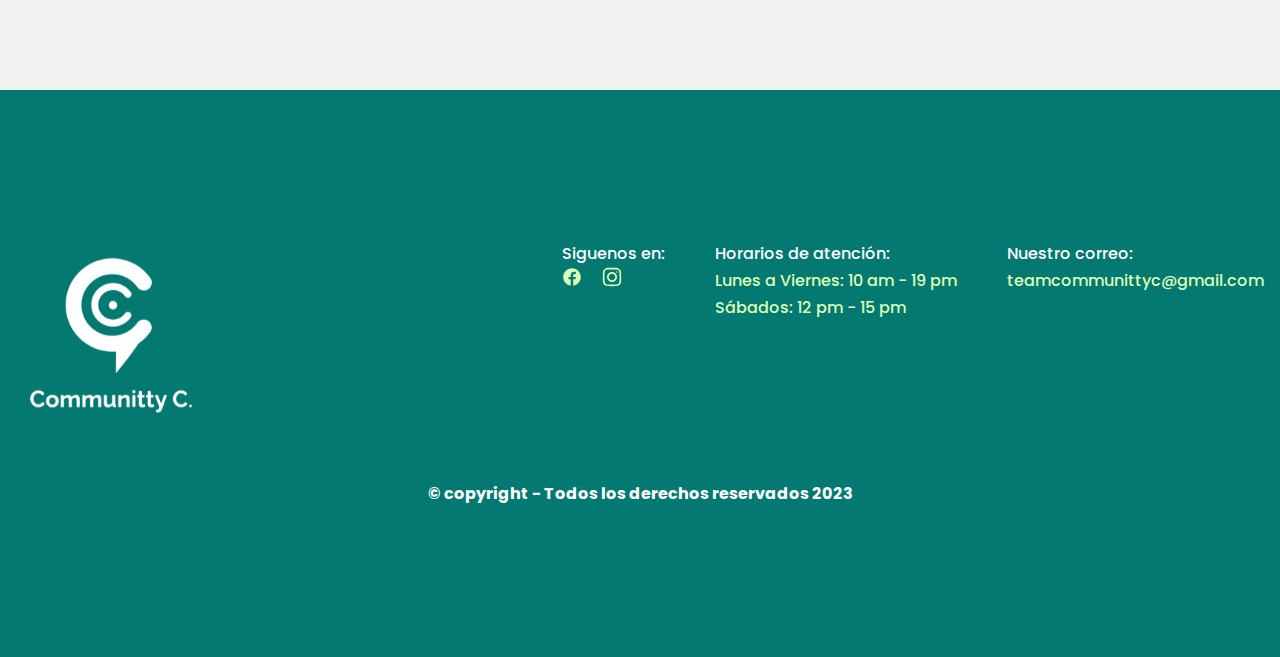
==== commit 79d0b379: "Fix delivery web site - Solve bug in routes and visual changes" ====
--- a/pages/proyectos.html
+++ b/pages/proyectos.html
@@ -17,9 +17,9 @@
   <meta property="og:description" content="Sitio web de Communitty C - Servicios de asesoría a emprendedores, a través de
   empoderamiento, adaptación, metodologías ágiles, habilidades
   emprendedoras, e implementación de ideas de negocio.">
-  <meta property="og:url" content="https://communittyc.com/">
+  <meta property="og:url" content="https://communittyc.vercel.app//">
   <meta property="og:site_name" content="Communitty C">
-  <meta property="og:image" content="https://communittyc.com/assets/images/communittyc-cover.png">
+  <meta property="og:image" content="https://communittyc.vercel.app//assets/images/communittyc-cover.png">
   <title>Communitty C - Proyectos</title>
   <link rel="stylesheet" href="../style.css">
   <link rel="icon" href="/assets/icons/isologo-communitty-c.svg" sizes="100x100">
@@ -39,7 +39,7 @@
           </div>
         </li>
         <li class="navbar__items-container--item">
-          <a href="https://communittyc.com">
+          <a href="https://communittyc.vercel.app/">
             Inicio
           </a>
         </li>
@@ -64,7 +64,7 @@
   </div>
   <header class="header">
     <div class="navbar">
-      <a href="https://communittyc.com" class="navbar__container-logo">
+      <a href="https://communittyc.vercel.app/" class="navbar__container-logo">
         <img src="/assets/icons/isologo-communitty-c.svg" alt="Isologo Communitty C" class="navbar__logo--mobile">
         <img src="/assets/icons/logo-community-c.svg" alt="Logo Communitty C" class="navbar__logo--desktop">
       </a>
@@ -74,7 +74,7 @@
       <nav class="navbar__items-container--desktop">
         <ul class="navbar__items-container--content--desktop">
           <li class="navbar__items-container--item--desktop">
-            <a href="https://communittyc.com">
+            <a href="https://communittyc.vercel.app/">
               Inicio
             </a>
           </li>
@@ -200,7 +200,7 @@
         </div>
         <div class="atencion">
           <p>Nuestro correo:</p>
-          <a href="mailto:communittyc@gmail.com" class="hora">communittyc@gmail.com</a>
+          <a href="mailto:teamcommunittyc@gmail.com" class="hora">teamcommunittyc@gmail.com</a>
         </div>
       </div>
     </div>
--- a/style.css
+++ b/style.css
@@ -1010,7 +1010,7 @@
   width: 100%;
   gap: 16px;
   align-items: center;
-  justify-content: space-between;
+  justify-content: flex-start;
 }
 
 .services__container-button {
@@ -1133,4 +1133,4 @@
   .projects__card-container-text {
     padding: 24px;
   }
-}
+}